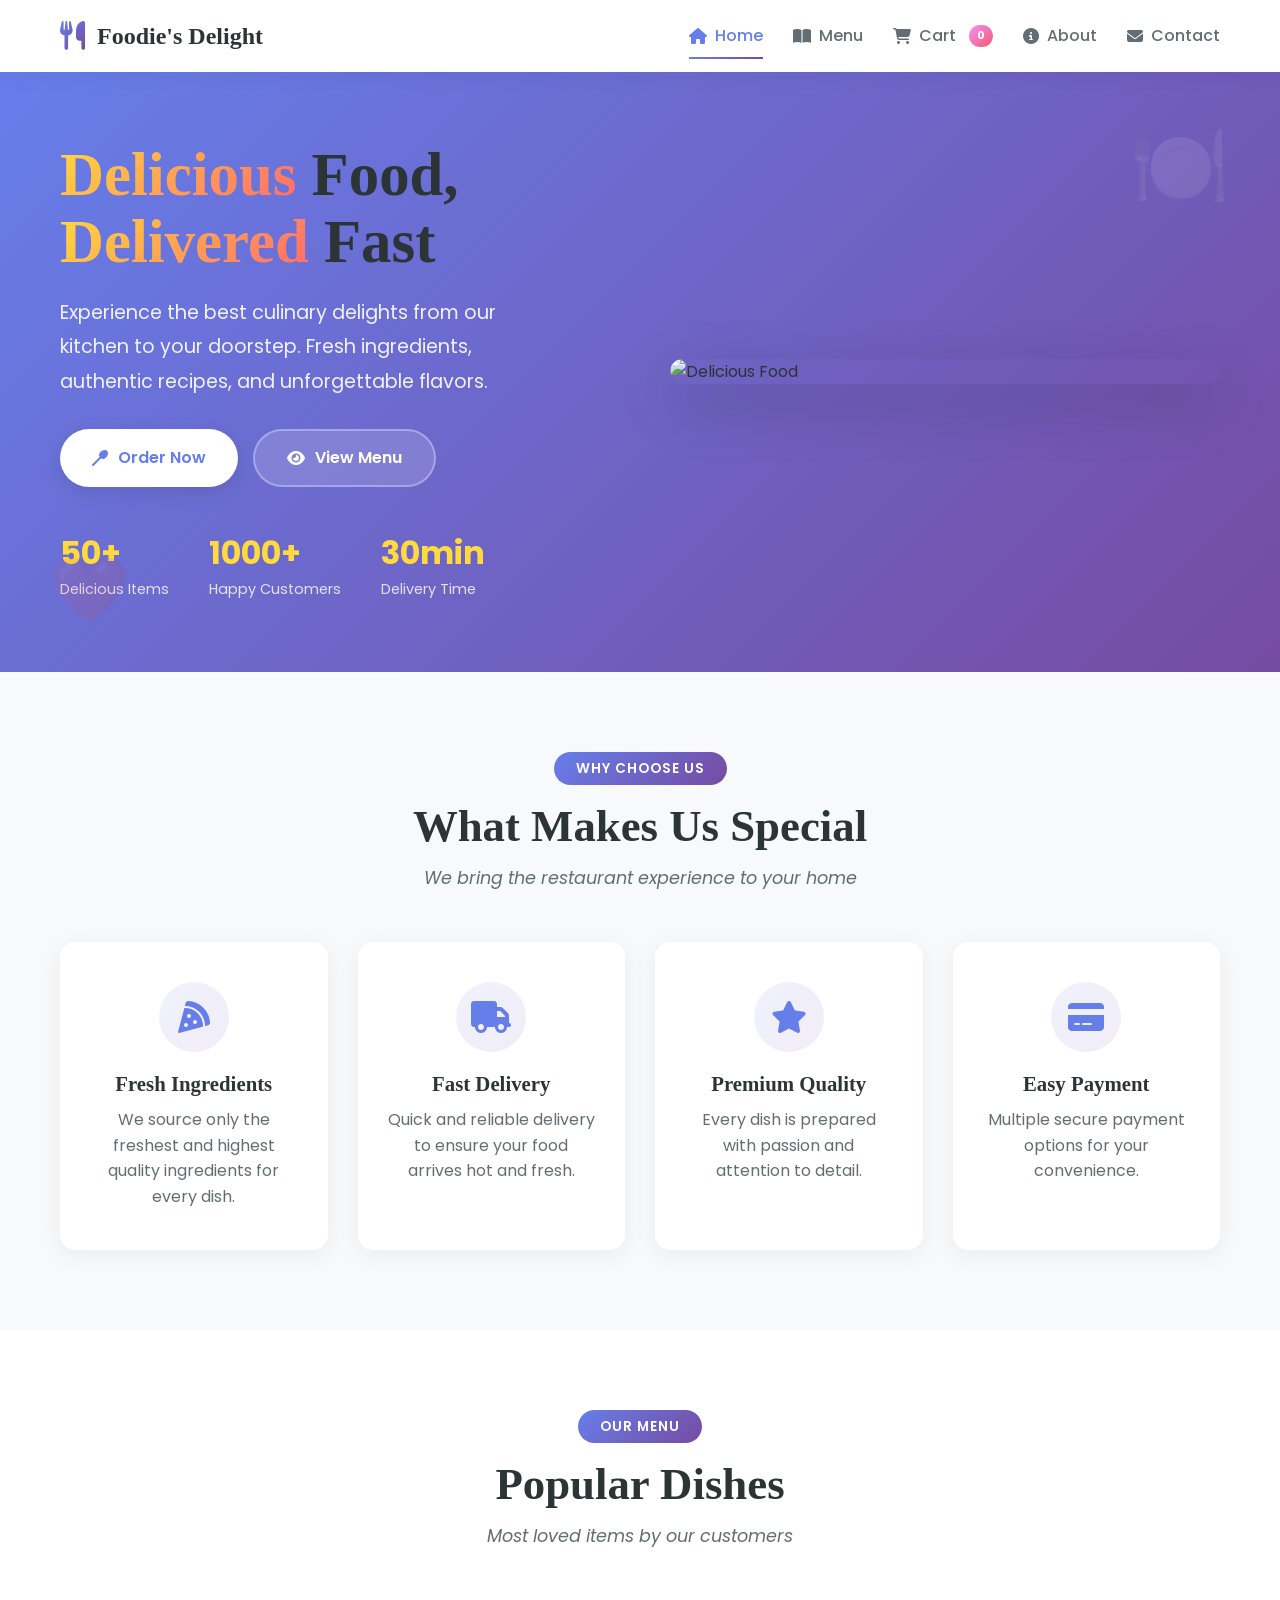
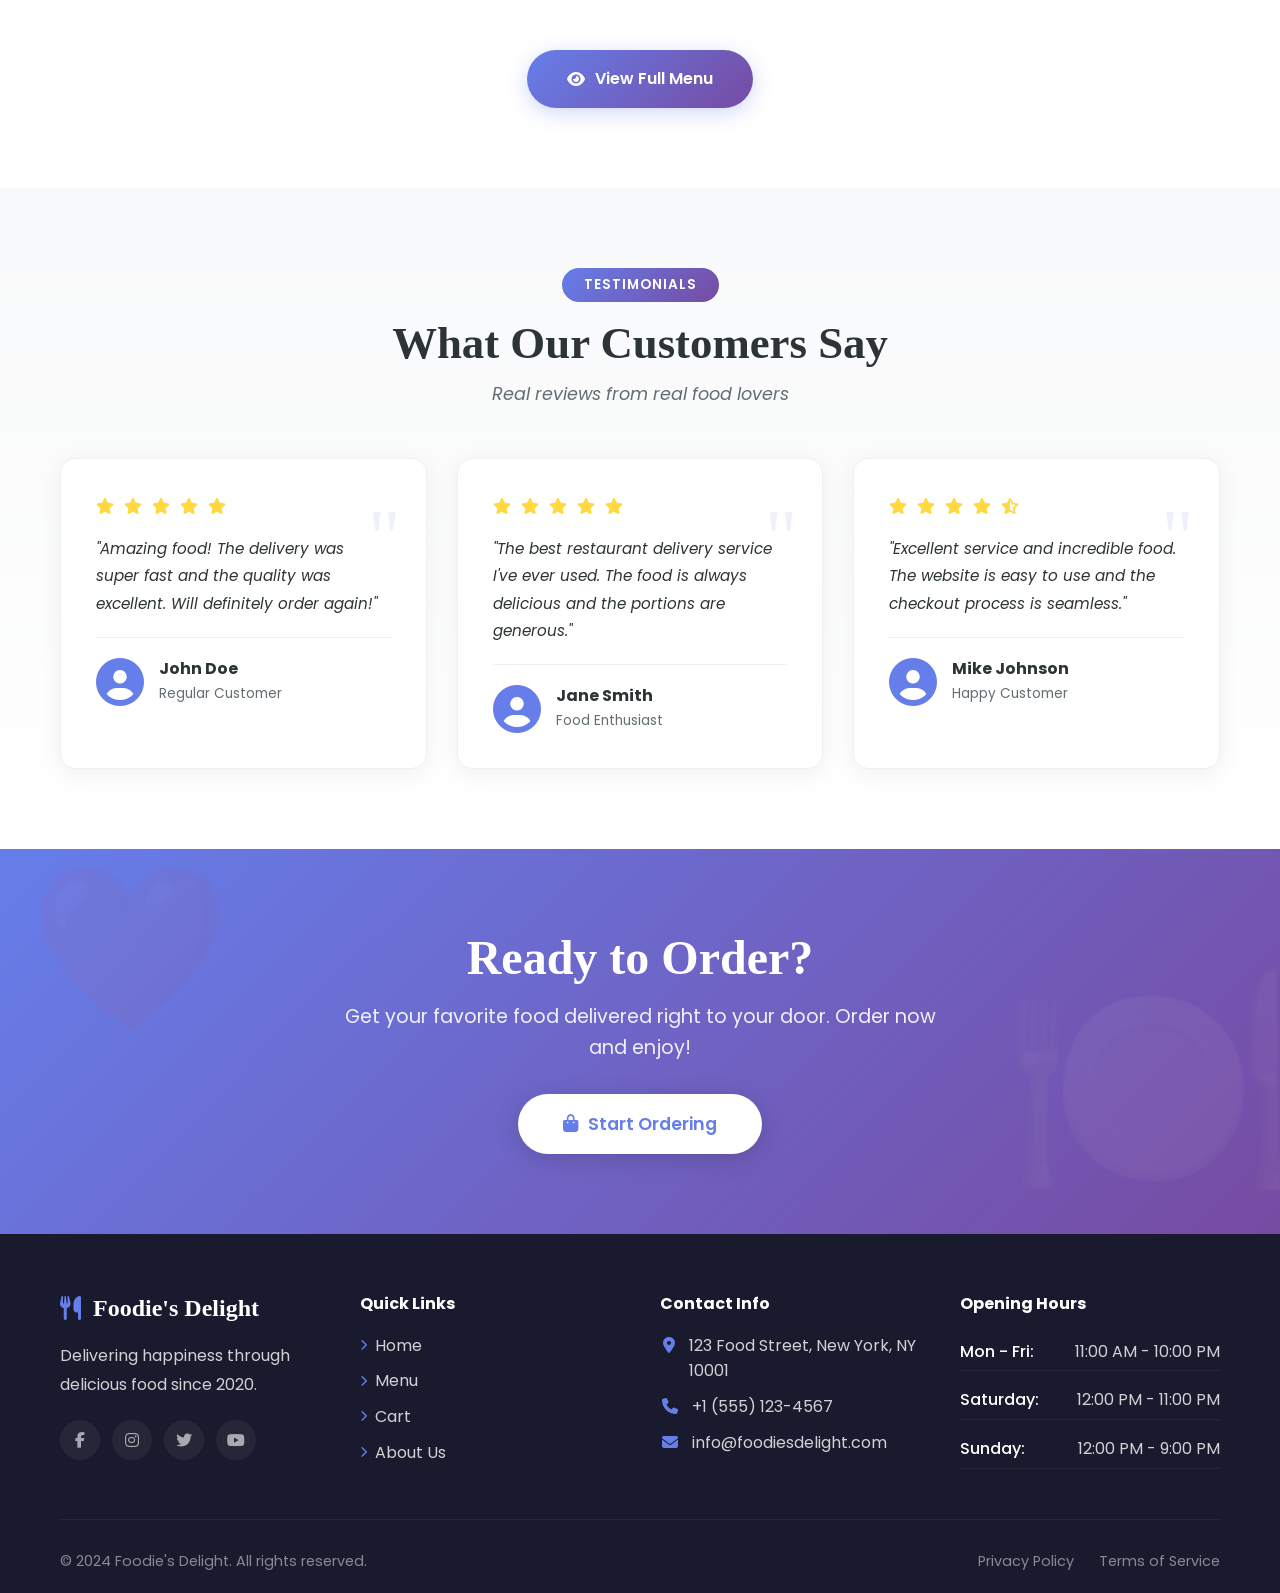
==== index.html @ 17a8b9c3 "first commit" ====
<!DOCTYPE html>
<html lang="en">

<head>
    <meta charset="UTF-8">
    <meta name="viewport" content="width=device-width, initial-scale=1.0">
    <meta name="description" content="Delicious food delivered to your doorstep - Order your favorite meals online">
    <title>Foodie's Delight - Restaurant Food Order</title>

    <!-- Font Awesome Icons -->
    <link rel="stylesheet" href="https://cdnjs.cloudflare.com/ajax/libs/font-awesome/6.5.0/css/all.min.css">

    <!-- Google Fonts -->
    <link href="https://fonts.googleapis.com/css2?family=Poppins:wght@300;400;500;600;700&display=swap"
        rel="stylesheet">

    <!-- Custom CSS -->
    <link rel="stylesheet" href="css/style.css">
</head>

<body>
    <!-- Header / Navigation -->
    <header>
        <nav class="navbar">
            <div class="nav-container">
                <div class="nav-logo">
                    <a href="index.html">
                        <i class="fas fa-utensils"></i>
                        <span>Foodie's Delight</span>
                    </a>
                </div>

                <ul class="nav-menu">
                    <li class="nav-item">
                        <a href="index.html" class="nav-link active">
                            <i class="fas fa-home"></i> Home
                        </a>
                    </li>
                    <li class="nav-item">
                        <a href="menu.html" class="nav-link">
                            <i class="fas fa-book-open"></i> Menu
                        </a>
                    </li>
                    <li class="nav-item">
                        <a href="cart.html" class="nav-link">
                            <i class="fas fa-shopping-cart"></i> Cart
                            <span class="cart-badge" id="cartCount">0</span>
                        </a>
                    </li>
                    <li class="nav-item">
                        <a href="about.html" class="nav-link">
                            <i class="fas fa-info-circle"></i> About
                        </a>
                    </li>
                    <li class="nav-item">
                        <a href="contact.html" class="nav-link">
                            <i class="fas fa-envelope"></i> Contact
                        </a>
                    </li>
                </ul>

                <div class="hamburger">
                    <span class="bar"></span>
                    <span class="bar"></span>
                    <span class="bar"></span>
                </div>
            </div>
        </nav>
    </header>

    <!-- Hero Section -->
    <section class="hero">
        <div class="hero-overlay">
            <div class="hero-container">
                <div class="hero-content">
                    <h1 class="hero-title">
                        <span class="highlight">Delicious</span> Food,
                        <span class="highlight">Delivered</span> Fast
                    </h1>
                    <p class="hero-subtitle">
                        Experience the best culinary delights from our kitchen to your doorstep.
                        Fresh ingredients, authentic recipes, and unforgettable flavors.
                    </p>
                    <div class="hero-buttons">
                        <a href="menu.html" class="btn btn-primary">
                            <i class="fas fa-utensil-spoon"></i> Order Now
                        </a>
                        <a href="menu.html" class="btn btn-secondary">
                            <i class="fas fa-eye"></i> View Menu
                        </a>
                    </div>
                    <div class="hero-stats">
                        <div class="stat-item">
                            <span class="stat-number">50+</span>
                            <span class="stat-label">Delicious Items</span>
                        </div>
                        <div class="stat-item">
                            <span class="stat-number">1000+</span>
                            <span class="stat-label">Happy Customers</span>
                        </div>
                        <div class="stat-item">
                            <span class="stat-number">30min</span>
                            <span class="stat-label">Delivery Time</span>
                        </div>
                    </div>
                </div>
                <div class="hero-image">
                    <img src="assets/images/hero-bg.jpg" alt="Delicious Food" loading="lazy">
                </div>
            </div>
        </div>
    </section>

    <!-- Features Section -->
    <section class="features">
        <div class="container">
            <div class="section-header">
                <span class="section-badge">Why Choose Us</span>
                <h2>What Makes Us Special</h2>
                <p>We bring the restaurant experience to your home</p>
            </div>
            <div class="features-grid">
                <div class="feature-card">
                    <div class="feature-icon">
                        <i class="fas fa-pizza-slice"></i>
                    </div>
                    <h3>Fresh Ingredients</h3>
                    <p>We source only the freshest and highest quality ingredients for every dish.</p>
                </div>
                <div class="feature-card">
                    <div class="feature-icon">
                        <i class="fas fa-truck"></i>
                    </div>
                    <h3>Fast Delivery</h3>
                    <p>Quick and reliable delivery to ensure your food arrives hot and fresh.</p>
                </div>
                <div class="feature-card">
                    <div class="feature-icon">
                        <i class="fas fa-star"></i>
                    </div>
                    <h3>Premium Quality</h3>
                    <p>Every dish is prepared with passion and attention to detail.</p>
                </div>
                <div class="feature-card">
                    <div class="feature-icon">
                        <i class="fas fa-credit-card"></i>
                    </div>
                    <h3>Easy Payment</h3>
                    <p>Multiple secure payment options for your convenience.</p>
                </div>
            </div>
        </div>
    </section>

    <!-- Popular Menu Items -->
    <section class="popular-items">
        <div class="container">
            <div class="section-header">
                <span class="section-badge">Our Menu</span>
                <h2>Popular Dishes</h2>
                <p>Most loved items by our customers</p>
            </div>
            <div class="menu-grid" id="popularMenu">
                <!-- Items will be loaded by JavaScript -->
            </div>
            <div class="view-all-container">
                <a href="menu.html" class="btn btn-primary">
                    <i class="fas fa-eye"></i> View Full Menu
                </a>
            </div>
        </div>
    </section>

    <!-- Testimonials -->
    <section class="testimonials">
        <div class="container">
            <div class="section-header">
                <span class="section-badge">Testimonials</span>
                <h2>What Our Customers Say</h2>
                <p>Real reviews from real food lovers</p>
            </div>
            <div class="testimonials-grid">
                <div class="testimonial-card">
                    <div class="testimonial-stars">
                        <i class="fas fa-star"></i>
                        <i class="fas fa-star"></i>
                        <i class="fas fa-star"></i>
                        <i class="fas fa-star"></i>
                        <i class="fas fa-star"></i>
                    </div>
                    <p class="testimonial-text">
                        "Amazing food! The delivery was super fast and the quality was excellent.
                        Will definitely order again!"
                    </p>
                    <div class="testimonial-author">
                        <i class="fas fa-user-circle"></i>
                        <div>
                            <h4>John Doe</h4>
                            <span>Regular Customer</span>
                        </div>
                    </div>
                </div>
                <div class="testimonial-card">
                    <div class="testimonial-stars">
                        <i class="fas fa-star"></i>
                        <i class="fas fa-star"></i>
                        <i class="fas fa-star"></i>
                        <i class="fas fa-star"></i>
                        <i class="fas fa-star"></i>
                    </div>
                    <p class="testimonial-text">
                        "The best restaurant delivery service I've ever used. The food is always
                        delicious and the portions are generous."
                    </p>
                    <div class="testimonial-author">
                        <i class="fas fa-user-circle"></i>
                        <div>
                            <h4>Jane Smith</h4>
                            <span>Food Enthusiast</span>
                        </div>
                    </div>
                </div>
                <div class="testimonial-card">
                    <div class="testimonial-stars">
                        <i class="fas fa-star"></i>
                        <i class="fas fa-star"></i>
                        <i class="fas fa-star"></i>
                        <i class="fas fa-star"></i>
                        <i class="fas fa-star-half-alt"></i>
                    </div>
                    <p class="testimonial-text">
                        "Excellent service and incredible food. The website is easy to use and
                        the checkout process is seamless."
                    </p>
                    <div class="testimonial-author">
                        <i class="fas fa-user-circle"></i>
                        <div>
                            <h4>Mike Johnson</h4>
                            <span>Happy Customer</span>
                        </div>
                    </div>
                </div>
            </div>
        </div>
    </section>

    <!-- Call to Action -->
    <section class="cta-section">
        <div class="container">
            <div class="cta-content">
                <h2>Ready to Order?</h2>
                <p>Get your favorite food delivered right to your door. Order now and enjoy!</p>
                <a href="menu.html" class="btn btn-primary">
                    <i class="fas fa-shopping-bag"></i> Start Ordering
                </a>
            </div>
        </div>
    </section>

    <!-- Footer -->
    <footer class="footer">
        <div class="container">
            <div class="footer-grid">
                <div class="footer-column">
                    <h3 class="footer-logo">
                        <i class="fas fa-utensils"></i>
                        Foodie's Delight
                    </h3>
                    <p>Delivering happiness through delicious food since 2020.</p>
                    <div class="social-links">
                        <a href="#" aria-label="Facebook"><i class="fab fa-facebook-f"></i></a>
                        <a href="#" aria-label="Instagram"><i class="fab fa-instagram"></i></a>
                        <a href="#" aria-label="Twitter"><i class="fab fa-twitter"></i></a>
                        <a href="#" aria-label="YouTube"><i class="fab fa-youtube"></i></a>
                    </div>
                </div>
                <div class="footer-column">
                    <h4>Quick Links</h4>
                    <ul>
                        <li><a href="index.html"><i class="fas fa-chevron-right"></i> Home</a></li>
                        <li><a href="menu.html"><i class="fas fa-chevron-right"></i> Menu</a></li>
                        <li><a href="cart.html"><i class="fas fa-chevron-right"></i> Cart</a></li>
                        <li><a href="about.html"><i class="fas fa-chevron-right"></i> About Us</a></li>
                    </ul>
                </div>
                <div class="footer-column">
                    <h4>Contact Info</h4>
                    <ul class="contact-info">
                        <li>
                            <i class="fas fa-map-marker-alt"></i>
                            123 Food Street, New York, NY 10001
                        </li>
                        <li>
                            <i class="fas fa-phone"></i>
                            +1 (555) 123-4567
                        </li>
                        <li>
                            <i class="fas fa-envelope"></i>
                            info@foodiesdelight.com
                        </li>
                    </ul>
                </div>
                <div class="footer-column">
                    <h4>Opening Hours</h4>
                    <ul class="hours">
                        <li><span>Mon - Fri:</span> 11:00 AM - 10:00 PM</li>
                        <li><span>Saturday:</span> 12:00 PM - 11:00 PM</li>
                        <li><span>Sunday:</span> 12:00 PM - 9:00 PM</li>
                    </ul>
                </div>
            </div>
            <div class="footer-bottom">
                <p>&copy; 2024 Foodie's Delight. All rights reserved.</p>
                <div class="footer-bottom-links">
                    <a href="#">Privacy Policy</a>
                    <a href="#">Terms of Service</a>
                </div>
            </div>
        </div>
    </footer>

    <!-- JavaScript -->
    <script src="js/utils.js"></script>
    <script src="js/main.js"></script>
</body>

</html>
---- css/style.css ----
/* ============================================
   MAIN STYLESHEET - Foodie's Delight
   A warm, welcoming experience for every visitor
   ============================================ */

/* ============================================
   RESET & BASE STYLES
   ============================================ */

* {
    margin: 0;
    padding: 0;
    box-sizing: border-box;
}

html {
    scroll-behavior: smooth;
    -webkit-tap-highlight-color: transparent;
}

body {
    font-family: 'Poppins', sans-serif;
    line-height: 1.6;
    color: #2d3436;
    background-color: #ffffff;
    overflow-x: hidden;
}

/* ============================================
   TYPOGRAPHY - Words that feel like home
   ============================================ */

h1,
h2,
h3,
h4,
h5,
h6 {
    font-weight: 700;
    line-height: 1.2;
    color: #2d3436;
}

a {
    text-decoration: none;
    color: inherit;
    transition: all 0.3s ease;
}

img {
    max-width: 100%;
    height: auto;
    display: block;
}

ul {
    list-style: none;
}

/* ============================================
   CONTAINER - Your cozy space
   ============================================ */

.container {
    max-width: 1200px;
    margin: 0 auto;
    padding: 0 20px;
}

/* ============================================
   BUTTONS - Click with confidence
   ============================================ */

.btn {
    display: inline-flex;
    align-items: center;
    gap: 10px;
    padding: 14px 32px;
    border-radius: 50px;
    font-weight: 600;
    font-size: 1rem;
    transition: all 0.3s cubic-bezier(0.175, 0.885, 0.32, 1.275);
    cursor: pointer;
    border: none;
    font-family: 'Poppins', sans-serif;
    position: relative;
    overflow: hidden;
    text-decoration: none;
}

.btn-primary {
    background: linear-gradient(135deg, #667eea 0%, #764ba2 100%);
    color: white;
    box-shadow: 0 5px 20px rgba(102, 126, 234, 0.3);
}

.btn-primary:hover {
    transform: translateY(-3px);
    box-shadow: 0 10px 30px rgba(102, 126, 234, 0.4);
}

.btn-primary:active {
    transform: translateY(0);
}

.btn-secondary {
    background: white;
    color: #667eea;
    border: 2px solid #667eea;
}

.btn-secondary:hover {
    background: #667eea;
    color: white;
    transform: translateY(-3px);
    box-shadow: 0 10px 30px rgba(102, 126, 234, 0.2);
}

/* Button ripple effect */
.btn::after {
    content: '';
    position: absolute;
    top: 50%;
    left: 50%;
    width: 0;
    height: 0;
    background: rgba(255, 255, 255, 0.2);
    border-radius: 50%;
    transform: translate(-50%, -50%);
    transition: width 0.6s ease, height 0.6s ease;
}

.btn:active::after {
    width: 300px;
    height: 300px;
}

/* ============================================
   SECTION HEADERS - Storytelling moments
   ============================================ */

.section-header {
    text-align: center;
    margin-bottom: 50px;
    padding: 0 20px;
}

.section-badge {
    display: inline-block;
    background: linear-gradient(135deg, #667eea 0%, #764ba2 100%);
    color: white;
    padding: 6px 22px;
    border-radius: 50px;
    font-size: 0.85rem;
    font-weight: 600;
    margin-bottom: 15px;
    letter-spacing: 1px;
    text-transform: uppercase;
}

.section-header h2 {
    font-size: 2.8rem;
    margin-bottom: 10px;
    color: #2d3436;
    font-family: 'Playfair Display', serif;
}

.section-header h2 .highlight {
    background: linear-gradient(135deg, #667eea 0%, #764ba2 100%);
    -webkit-background-clip: text;
    -webkit-text-fill-color: transparent;
    background-clip: text;
}

.section-header p {
    font-size: 1.1rem;
    color: #636e72;
    max-width: 600px;
    margin: 0 auto;
    font-style: italic;
}

/* ============================================
   NAVIGATION - Your friendly guide
   ============================================ */

.navbar {
    background: white;
    padding: 15px 0;
    box-shadow: 0 2px 20px rgba(0, 0, 0, 0.06);
    position: sticky;
    top: 0;
    z-index: 1000;
    transition: all 0.3s ease;
}

.navbar.scrolled {
    box-shadow: 0 5px 30px rgba(0, 0, 0, 0.1);
    padding: 10px 0;
}

.nav-container {
    max-width: 1200px;
    margin: 0 auto;
    padding: 0 20px;
    display: flex;
    justify-content: space-between;
    align-items: center;
}

.nav-logo a {
    display: flex;
    align-items: center;
    gap: 12px;
    font-size: 1.5rem;
    font-weight: 700;
    color: #2d3436;
    transition: all 0.3s ease;
}

.nav-logo a:hover {
    transform: scale(1.02);
}

.nav-logo i {
    font-size: 1.8rem;
    background: linear-gradient(135deg, #667eea 0%, #764ba2 100%);
    -webkit-background-clip: text;
    -webkit-text-fill-color: transparent;
    background-clip: text;
}

.nav-logo span {
    font-family: 'Playfair Display', serif;
}

.nav-menu {
    display: flex;
    align-items: center;
    gap: 30px;
}

.nav-item {
    position: relative;
}

.nav-link {
    display: flex;
    align-items: center;
    gap: 8px;
    font-weight: 500;
    color: #636e72;
    padding: 8px 0;
    transition: all 0.3s ease;
    position: relative;
}

.nav-link::after {
    content: '';
    position: absolute;
    bottom: -2px;
    left: 0;
    width: 0;
    height: 2px;
    background: linear-gradient(135deg, #667eea 0%, #764ba2 100%);
    transition: width 0.3s ease;
}

.nav-link:hover {
    color: #2d3436;
}

.nav-link:hover::after {
    width: 100%;
}

.nav-link.active {
    color: #667eea;
}

.nav-link.active::after {
    width: 100%;
}

.nav-link i {
    font-size: 1rem;
}

/* Cart Badge */
.cart-badge {
    background: linear-gradient(135deg, #f093fb 0%, #f5576c 100%);
    color: white;
    font-size: 0.7rem;
    font-weight: 700;
    padding: 2px 8px;
    border-radius: 50px;
    margin-left: 5px;
    animation: pulse 2s ease-in-out infinite;
}

/* Hamburger Menu */
.hamburger {
    display: none;
    flex-direction: column;
    gap: 6px;
    cursor: pointer;
    padding: 5px;
    z-index: 1001;
}

.bar {
    width: 28px;
    height: 3px;
    background: #2d3436;
    border-radius: 3px;
    transition: all 0.3s ease;
}

.hamburger.active .bar:nth-child(1) {
    transform: rotate(45deg) translate(6px, 6px);
}

.hamburger.active .bar:nth-child(2) {
    opacity: 0;
}

.hamburger.active .bar:nth-child(3) {
    transform: rotate(-45deg) translate(6px, -6px);
}

/* ============================================
   HERO SECTION - Your first warm welcome
   ============================================ */

.hero {
    position: relative;
    min-height: 600px;
    background: linear-gradient(135deg, #667eea 0%, #764ba2 100%);
    display: flex;
    align-items: center;
    overflow: hidden;
}

.hero-overlay {
    width: 100%;
    padding: 60px 0;
    position: relative;
    z-index: 2;
}

/* Decorative floating elements */
.hero-overlay::before {
    content: '🍽️';
    position: absolute;
    top: 20px;
    right: 50px;
    font-size: 5rem;
    opacity: 0.1;
    animation: float 6s ease-in-out infinite;
}

.hero-overlay::after {
    content: '❤️';
    position: absolute;
    bottom: 20px;
    left: 50px;
    font-size: 4rem;
    opacity: 0.1;
    animation: float 8s ease-in-out infinite reverse;
}

.hero-container {
    display: grid;
    grid-template-columns: 1fr 1fr;
    gap: 60px;
    align-items: center;
    max-width: 1200px;
    margin: 0 auto;
    padding: 0 20px;
}

.hero-content {
    color: white;
}

.hero-title {
    font-size: 3.8rem;
    font-weight: 700;
    line-height: 1.1;
    margin-bottom: 20px;
    font-family: 'Playfair Display', serif;
    animation: fadeInUp 0.8s ease;
}

.hero-title .highlight {
    background: linear-gradient(135deg, #ffd93d 0%, #ff6b6b 100%);
    -webkit-background-clip: text;
    -webkit-text-fill-color: transparent;
    background-clip: text;
}

.hero-subtitle {
    font-size: 1.2rem;
    opacity: 0.9;
    line-height: 1.8;
    margin-bottom: 30px;
    max-width: 500px;
    animation: fadeInUp 1s ease;
}

.hero-buttons {
    display: flex;
    gap: 15px;
    flex-wrap: wrap;
    animation: fadeInUp 1.2s ease;
}

.hero-buttons .btn-primary {
    background: white;
    color: #667eea;
    box-shadow: 0 5px 20px rgba(0, 0, 0, 0.1);
}

.hero-buttons .btn-primary:hover {
    transform: translateY(-3px);
    box-shadow: 0 10px 30px rgba(0, 0, 0, 0.2);
}

.hero-buttons .btn-secondary {
    background: rgba(255, 255, 255, 0.15);
    backdrop-filter: blur(10px);
    border: 2px solid rgba(255, 255, 255, 0.3);
    color: white;
}

.hero-buttons .btn-secondary:hover {
    background: white;
    color: #667eea;
    border-color: white;
}

.hero-stats {
    display: flex;
    gap: 40px;
    margin-top: 40px;
    animation: fadeInUp 1.4s ease;
}

.stat-item {
    display: flex;
    flex-direction: column;
}

.stat-number {
    font-size: 2rem;
    font-weight: 700;
    color: #ffd93d;
}

.stat-label {
    font-size: 0.9rem;
    opacity: 0.8;
}

.hero-image {
    animation: fadeInRight 1s ease;
}

.hero-image img {
    width: 100%;
    border-radius: 20px;
    box-shadow: 0 20px 60px rgba(0, 0, 0, 0.2);
    transition: transform 0.6s ease;
}

.hero-image img:hover {
    transform: scale(1.02);
}

/* ============================================
   FEATURES SECTION - Why we're special
   ============================================ */

.features {
    padding: 80px 0;
    background: #f8f9fa;
}

.features-grid {
    display: grid;
    grid-template-columns: repeat(auto-fit, minmax(250px, 1fr));
    gap: 30px;
}

.feature-card {
    background: white;
    padding: 40px 30px;
    border-radius: 15px;
    text-align: center;
    box-shadow: 0 5px 25px rgba(0, 0, 0, 0.06);
    transition: all 0.4s ease;
    position: relative;
    overflow: hidden;
}

.feature-card::before {
    content: '';
    position: absolute;
    top: 0;
    left: 0;
    right: 0;
    height: 4px;
    background: linear-gradient(135deg, #667eea 0%, #764ba2 100%);
    transform: scaleX(0);
    transition: transform 0.3s ease;
}

.feature-card:hover {
    transform: translateY(-10px);
    box-shadow: 0 15px 40px rgba(0, 0, 0, 0.1);
}

.feature-card:hover::before {
    transform: scaleX(1);
}

.feature-icon {
    width: 70px;
    height: 70px;
    margin: 0 auto 20px;
    background: linear-gradient(135deg, rgba(102, 126, 234, 0.1) 0%, rgba(118, 75, 162, 0.1) 100%);
    border-radius: 50%;
    display: flex;
    align-items: center;
    justify-content: center;
    font-size: 2rem;
    color: #667eea;
    transition: all 0.3s ease;
}

.feature-card:hover .feature-icon {
    background: linear-gradient(135deg, #667eea 0%, #764ba2 100%);
    color: white;
    transform: rotateY(360deg);
}

.feature-card h3 {
    font-size: 1.3rem;
    margin-bottom: 10px;
    color: #2d3436;
    font-family: 'Playfair Display', serif;
}

.feature-card p {
    color: #636e72;
    line-height: 1.6;
}

/* ============================================
   POPULAR ITEMS - Our customer favorites
   ============================================ */

.popular-items {
    padding: 80px 0;
    background: white;
}

.popular-items .menu-grid {
    display: grid;
    grid-template-columns: repeat(auto-fit, minmax(280px, 1fr));
    gap: 30px;
    margin-top: 40px;
}

.popular-items .menu-item-card {
    background: white;
    border-radius: 15px;
    overflow: hidden;
    box-shadow: 0 5px 25px rgba(0, 0, 0, 0.06);
    transition: all 0.4s ease;
    border: 1px solid #f0f0f0;
}

.popular-items .menu-item-card:hover {
    transform: translateY(-8px);
    box-shadow: 0 15px 40px rgba(0, 0, 0, 0.1);
}

.popular-items .menu-item-image {
    height: 200px;
    background: #f0f0f0;
    overflow: hidden;
}

.popular-items .menu-item-image img {
    width: 100%;
    height: 100%;
    object-fit: cover;
    transition: transform 0.5s ease;
}

.popular-items .menu-item-card:hover .menu-item-image img {
    transform: scale(1.05);
}

.popular-items .menu-item-content {
    padding: 20px 25px 25px;
}

.popular-items .menu-item-content h3 {
    font-size: 1.2rem;
    margin-bottom: 8px;
    font-family: 'Playfair Display', serif;
}

.popular-items .menu-item-content p {
    color: #636e72;
    font-size: 0.9rem;
    line-height: 1.6;
    margin-bottom: 15px;
}

.popular-items .menu-item-footer {
    display: flex;
    justify-content: space-between;
    align-items: center;
    padding-top: 15px;
    border-top: 1px solid #f0f0f0;
}

.popular-items .menu-item-price {
    font-size: 1.3rem;
    font-weight: 700;
    color: #667eea;
}

.popular-items .add-to-cart-btn {
    padding: 8px 18px;
    background: linear-gradient(135deg, #667eea 0%, #764ba2 100%);
    color: white;
    border: none;
    border-radius: 50px;
    cursor: pointer;
    font-weight: 600;
    font-size: 0.85rem;
    transition: all 0.3s ease;
    font-family: 'Poppins', sans-serif;
    display: flex;
    align-items: center;
    gap: 6px;
}

.popular-items .add-to-cart-btn:hover {
    transform: scale(1.05);
    box-shadow: 0 5px 15px rgba(102, 126, 234, 0.3);
}

.view-all-container {
    text-align: center;
    margin-top: 50px;
}

.view-all-container .btn {
    padding: 16px 40px;
}

/* ============================================
   TESTIMONIALS - Stories from our community
   ============================================ */

.testimonials {
    padding: 80px 0;
    background: linear-gradient(180deg, #f8f9fa 0%, #ffffff 100%);
}

.testimonials-grid {
    display: grid;
    grid-template-columns: repeat(auto-fit, minmax(300px, 1fr));
    gap: 30px;
    margin-top: 40px;
}

.testimonial-card {
    background: white;
    padding: 35px;
    border-radius: 15px;
    box-shadow: 0 5px 25px rgba(0, 0, 0, 0.06);
    transition: all 0.4s ease;
    border: 1px solid #f0f0f0;
    position: relative;
}

.testimonial-card::before {
    content: '"';
    position: absolute;
    top: 15px;
    right: 25px;
    font-size: 5rem;
    color: #667eea;
    opacity: 0.1;
    font-family: 'Georgia', serif;
}

.testimonial-card:hover {
    transform: translateY(-5px);
    box-shadow: 0 10px 35px rgba(0, 0, 0, 0.08);
}

.testimonial-stars {
    color: #ffd93d;
    font-size: 1rem;
    margin-bottom: 15px;
    letter-spacing: 3px;
}

.testimonial-text {
    font-style: italic;
    color: #2d3436;
    line-height: 1.8;
    margin-bottom: 20px;
    font-size: 0.95rem;
}

.testimonial-author {
    display: flex;
    align-items: center;
    gap: 15px;
    padding-top: 20px;
    border-top: 1px solid #f0f0f0;
}

.testimonial-author i {
    font-size: 3rem;
    color: #667eea;
}

.testimonial-author h4 {
    font-size: 1rem;
    margin-bottom: 2px;
    color: #2d3436;
}

.testimonial-author span {
    font-size: 0.85rem;
    color: #636e72;
}

/* ============================================
   CTA SECTION - Join our food family
   ============================================ */

.cta-section {
    padding: 80px 0;
    background: linear-gradient(135deg, #667eea 0%, #764ba2 100%);
    position: relative;
    overflow: hidden;
}

.cta-section::before {
    content: '🍽️';
    position: absolute;
    bottom: -40px;
    right: -20px;
    font-size: 15rem;
    opacity: 0.05;
}

.cta-section::after {
    content: '❤️';
    position: absolute;
    top: -30px;
    left: 30px;
    font-size: 10rem;
    opacity: 0.05;
}

.cta-content {
    text-align: center;
    color: white;
    position: relative;
    z-index: 2;
}

.cta-content h2 {
    font-size: 3rem;
    margin-bottom: 15px;
    color: white;
    font-family: 'Playfair Display', serif;
}

.cta-content p {
    font-size: 1.2rem;
    opacity: 0.9;
    margin-bottom: 30px;
    max-width: 600px;
    margin-left: auto;
    margin-right: auto;
}

.cta-content .btn-primary {
    background: white;
    color: #667eea;
    padding: 16px 45px;
    font-size: 1.1rem;
    box-shadow: 0 5px 25px rgba(0, 0, 0, 0.15);
}

.cta-content .btn-primary:hover {
    transform: translateY(-3px);
    box-shadow: 0 10px 35px rgba(0, 0, 0, 0.2);
}

/* ============================================
   FOOTER - Our humble home
   ============================================ */

.footer {
    background: #1a1a2e;
    color: rgba(255, 255, 255, 0.8);
    padding: 60px 0 20px;
}

.footer-grid {
    display: grid;
    grid-template-columns: repeat(auto-fit, minmax(220px, 1fr));
    gap: 40px;
    margin-bottom: 40px;
}

.footer-column h3,
.footer-column h4 {
    color: white;
    margin-bottom: 20px;
}

.footer-logo {
    display: flex;
    align-items: center;
    gap: 12px;
    font-size: 1.5rem;
    font-family: 'Playfair Display', serif;
}

.footer-logo i {
    color: #667eea;
}

.footer-column p {
    line-height: 1.8;
    margin-bottom: 20px;
}

.footer-column ul li {
    margin-bottom: 10px;
}

.footer-column ul li a {
    display: flex;
    align-items: center;
    gap: 8px;
    transition: all 0.3s ease;
}

.footer-column ul li a:hover {
    color: #667eea;
    transform: translateX(5px);
}

.footer-column ul li a i {
    font-size: 0.7rem;
    color: #667eea;
}

.contact-info li {
    display: flex;
    align-items: flex-start;
    gap: 12px;
    margin-bottom: 12px;
}

.contact-info li i {
    color: #667eea;
    margin-top: 4px;
    width: 20px;
    text-align: center;
}

.hours li {
    display: flex;
    justify-content: space-between;
    padding: 6px 0;
    border-bottom: 1px solid rgba(255, 255, 255, 0.05);
}

.hours li span {
    color: white;
    font-weight: 500;
}

.social-links {
    display: flex;
    gap: 12px;
    margin-top: 15px;
}

.social-links a {
    width: 40px;
    height: 40px;
    background: rgba(255, 255, 255, 0.05);
    border-radius: 50%;
    display: flex;
    align-items: center;
    justify-content: center;
    transition: all 0.3s ease;
    color: rgba(255, 255, 255, 0.6);
}

.social-links a:hover {
    background: linear-gradient(135deg, #667eea 0%, #764ba2 100%);
    color: white;
    transform: translateY(-3px);
}

.footer-bottom {
    padding-top: 30px;
    border-top: 1px solid rgba(255, 255, 255, 0.05);
    display: flex;
    justify-content: space-between;
    align-items: center;
    flex-wrap: wrap;
    gap: 15px;
}

.footer-bottom p {
    font-size: 0.9rem;
    opacity: 0.6;
}

.footer-bottom-links {
    display: flex;
    gap: 25px;
}

.footer-bottom-links a {
    font-size: 0.9rem;
    opacity: 0.6;
    transition: all 0.3s ease;
}

.footer-bottom-links a:hover {
    opacity: 1;
    color: #667eea;
}

/* ============================================
   RESPONSIVE DESIGN - For every device
   ============================================ */

/* Tablets and small laptops */
@media (max-width: 1024px) {
    .hero-container {
        grid-template-columns: 1fr;
        text-align: center;
        gap: 40px;
    }

    .hero-subtitle {
        margin-left: auto;
        margin-right: auto;
    }

    .hero-buttons {
        justify-content: center;
    }

    .hero-stats {
        justify-content: center;
    }

    .hero-image {
        max-width: 500px;
        margin: 0 auto;
    }

    .hero-title {
        font-size: 3rem;
    }
}

/* Mobile devices */
@media (max-width: 768px) {

    /* Navigation */
    .nav-menu {
        position: fixed;
        top: 0;
        right: -100%;
        width: 80%;
        max-width: 350px;
        height: 100vh;
        background: white;
        flex-direction: column;
        padding: 80px 30px 30px;
        transition: right 0.4s ease;
        box-shadow: -5px 0 30px rgba(0, 0, 0, 0.1);
        gap: 20px;
        overflow-y: auto;
    }

    .nav-menu.active {
        right: 0;
    }

    .nav-link {
        font-size: 1.1rem;
        padding: 12px 0;
    }

    .hamburger {
        display: flex;
    }

    /* Hero */
    .hero {
        min-height: 500px;
    }

    .hero-title {
        font-size: 2.5rem;
    }

    .hero-subtitle {
        font-size: 1rem;
    }

    .hero-stats {
        gap: 25px;
    }

    .stat-number {
        font-size: 1.5rem;
    }

    /* Sections */
    .section-header h2 {
        font-size: 2.2rem;
    }

    .features-grid {
        grid-template-columns: 1fr 1fr;
    }

    .popular-items .menu-grid {
        grid-template-columns: 1fr 1fr;
    }

    .testimonials-grid {
        grid-template-columns: 1fr;
    }

    .footer-grid {
        grid-template-columns: 1fr 1fr;
    }

    .footer-bottom {
        flex-direction: column;
        text-align: center;
    }

    .cta-content h2 {
        font-size: 2.2rem;
    }
}

/* Small mobile devices */
@media (max-width: 480px) {
    .hero-title {
        font-size: 2rem;
    }

    .hero-buttons {
        flex-direction: column;
        align-items: center;
        width: 100%;
    }

    .hero-buttons .btn {
        width: 100%;
        justify-content: center;
    }

    .hero-stats {
        flex-direction: column;
        gap: 15px;
        align-items: center;
    }

    .stat-item {
        align-items: center;
    }

    .features-grid {
        grid-template-columns: 1fr;
    }

    .popular-items .menu-grid {
        grid-template-columns: 1fr;
    }

    .section-header h2 {
        font-size: 1.8rem;
    }

    .footer-grid {
        grid-template-columns: 1fr;
    }

    .cta-content h2 {
        font-size: 1.8rem;
    }

    .cta-content .btn-primary {
        width: 100%;
        justify-content: center;
    }

    .testimonial-card {
        padding: 25px;
    }
}

/* Very small devices */
@media (max-width: 350px) {
    .hero-title {
        font-size: 1.6rem;
    }

    .nav-logo a {
        font-size: 1.2rem;
    }

    .nav-logo i {
        font-size: 1.4rem;
    }
}

/* ============================================
   ANIMATIONS - Adding life to the page
   ============================================ */

@keyframes fadeInUp {
    from {
        opacity: 0;
        transform: translateY(30px);
    }

    to {
        opacity: 1;
        transform: translateY(0);
    }
}

@keyframes fadeInRight {
    from {
        opacity: 0;
        transform: translateX(30px);
    }

    to {
        opacity: 1;
        transform: translateX(0);
    }
}

@keyframes float {

    0%,
    100% {
        transform: translateY(0px) rotate(0deg);
    }

    50% {
        transform: translateY(-20px) rotate(5deg);
    }
}

@keyframes pulse {

    0%,
    100% {
        transform: scale(1);
    }

    50% {
        transform: scale(1.1);
    }
}

/* ============================================
   SCROLLBAR STYLING - A little extra care
   ============================================ */

::-webkit-scrollbar {
    width: 10px;
}

::-webkit-scrollbar-track {
    background: #f0f0f0;
}

::-webkit-scrollbar-thumb {
    background: linear-gradient(135deg, #667eea 0%, #764ba2 100%);
    border-radius: 10px;
}

::-webkit-scrollbar-thumb:hover {
    background: linear-gradient(135deg, #764ba2 0%, #667eea 100%);
}

/* ============================================
   SELECTION STYLING - Make it personal
   ============================================ */

::selection {
    background: #667eea;
    color: white;
}

::-moz-selection {
    background: #667eea;
    color: white;
}

/* ============================================
   LOADING ANIMATION - For that first impression
   ============================================ */

.loading-spinner {
    display: inline-block;
    width: 20px;
    height: 20px;
    border: 3px solid rgba(102, 126, 234, 0.1);
    border-top: 3px solid #667eea;
    border-radius: 50%;
    animation: spin 0.8s ease-in-out infinite;
}

@keyframes spin {
    from {
        transform: rotate(0deg);
    }

    to {
        transform: rotate(360deg);
    }
}

/* ============================================
   UTILITY CLASSES - Extra helpful tools
   ============================================ */

.text-center {
    text-align: center;
}

.text-gradient {
    background: linear-gradient(135deg, #667eea 0%, #764ba2 100%);
    -webkit-background-clip: text;
    -webkit-text-fill-color: transparent;
    background-clip: text;
}

.mt-20 {
    margin-top: 20px;
}

.mb-20 {
    margin-bottom: 20px;
}

.mt-40 {
    margin-top: 40px;
}

.mb-40 {
    margin-bottom: 40px;
}

.hidden {
    display: none !important;
}

/* ============================================
   PRINT STYLES - For when you want it on paper
   ============================================ */

@media print {

    .navbar,
    .footer,
    .cta-section,
    .testimonials,
    .features {
        display: none !important;
    }

    body {
        background: white !important;
        color: black !important;
    }

    .hero {
        background: white !important;
        min-height: auto !important;
        padding: 40px 0 !important;
    }

    .hero-content {
        color: black !important;
    }

    .hero-title .highlight {
        -webkit-text-fill-color: #2d3436 !important;
        background: none !important;
    }
}
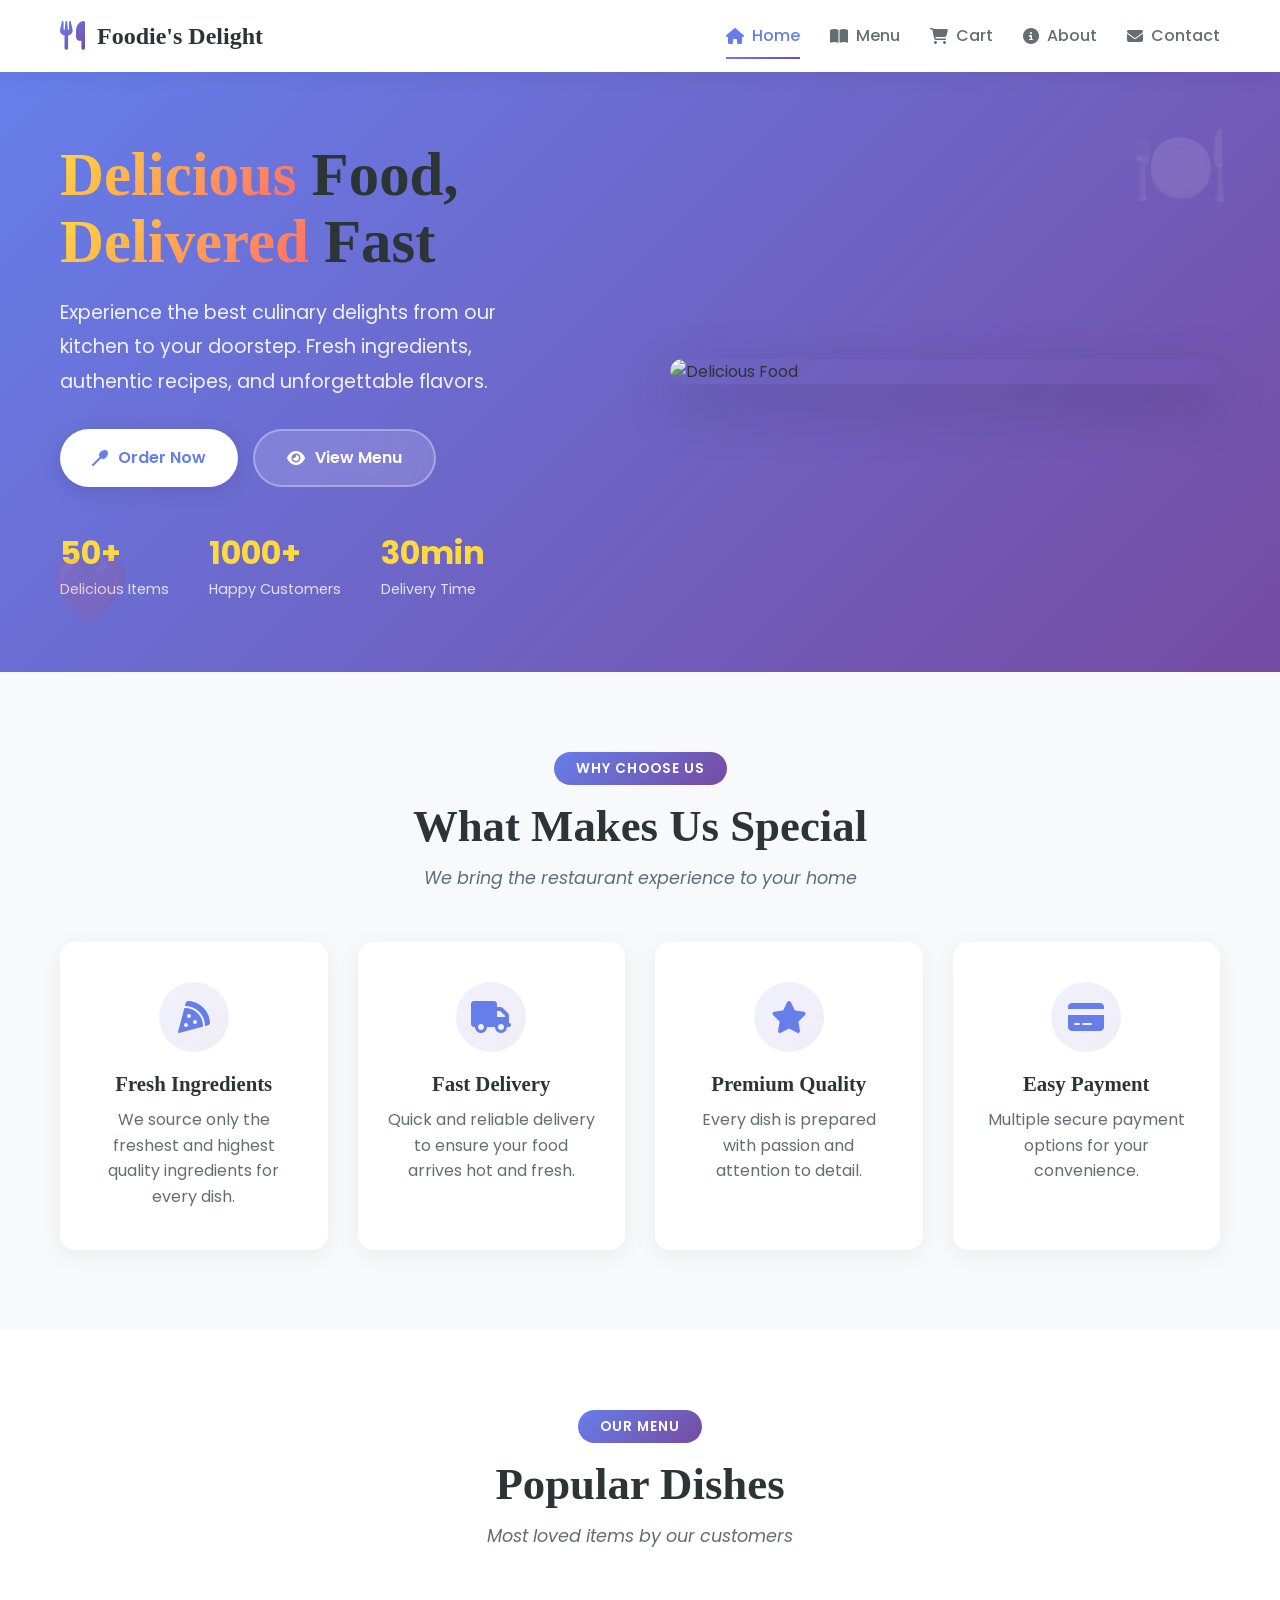
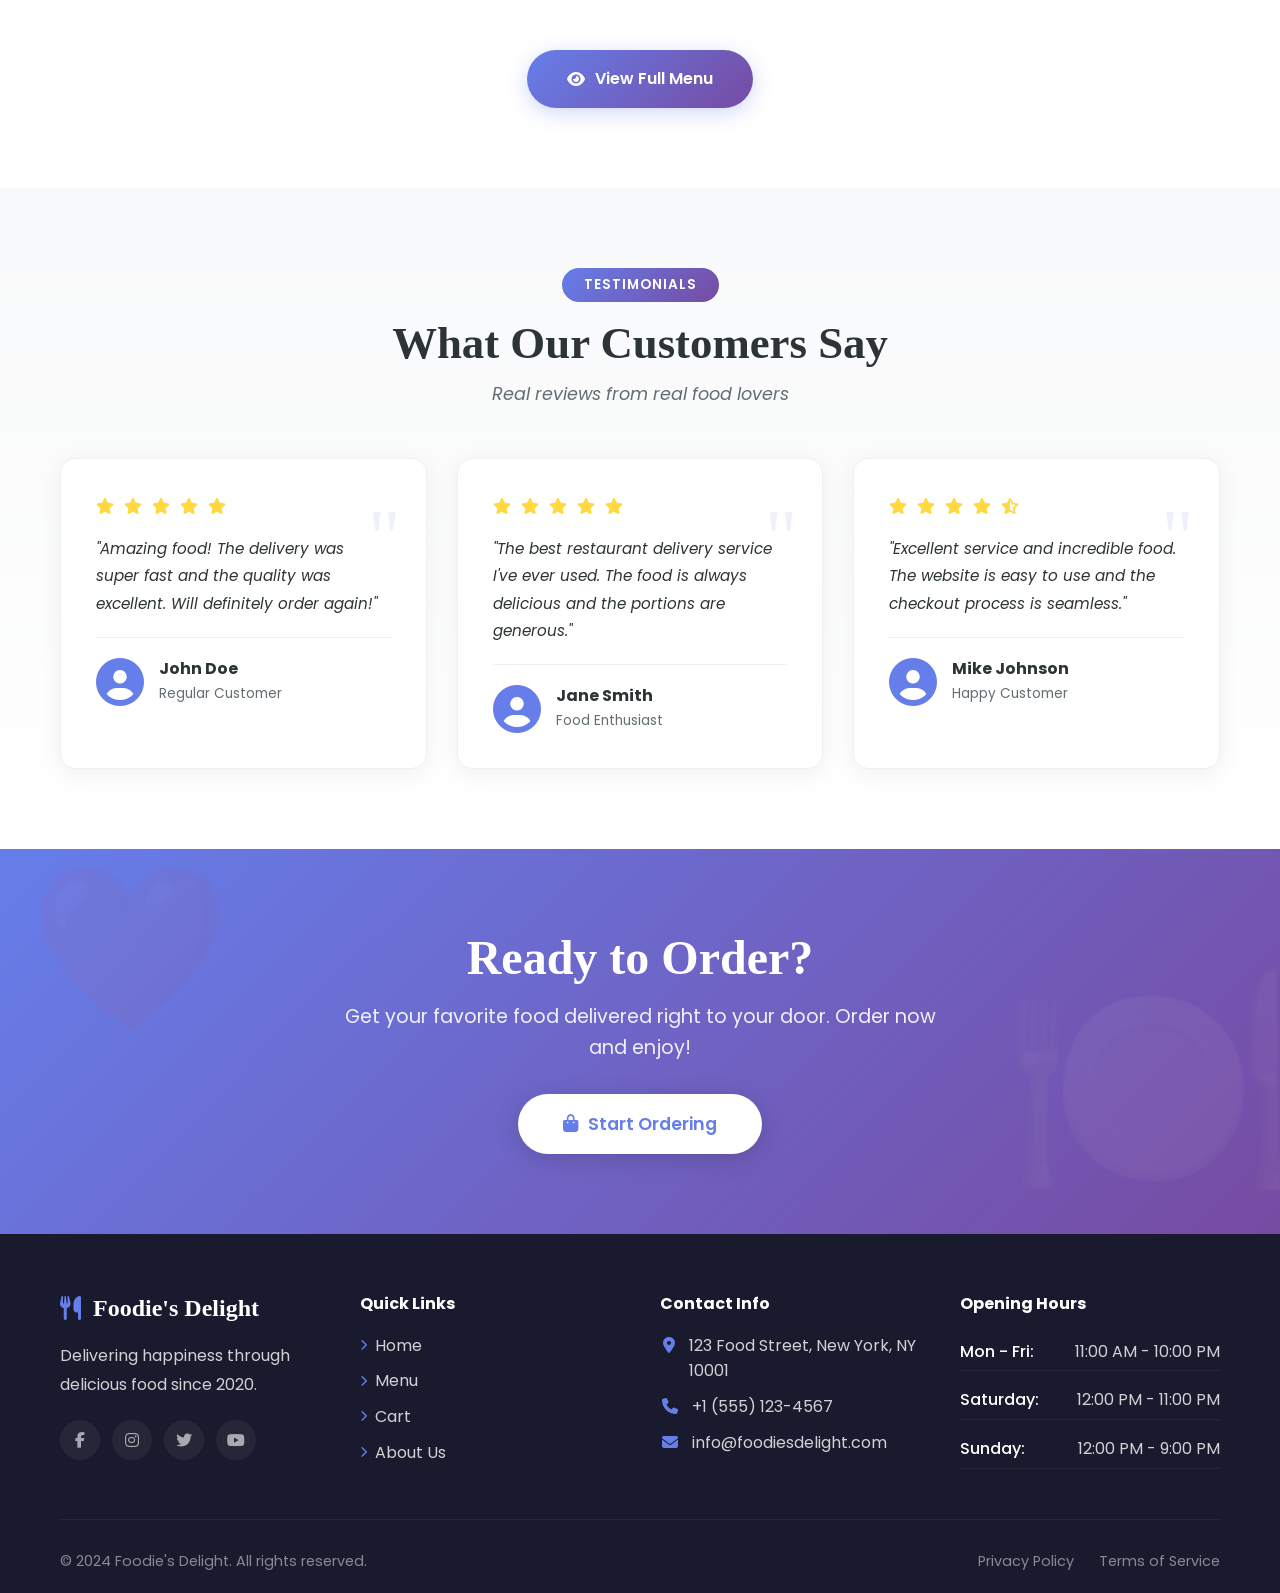
==== commit 69967e36: "push to main branch" ====
--- a/index.html
+++ b/index.html
@@ -2,6 +2,10 @@
 <html lang="en">
 
 <head>
+    <!-- Basic Favicon -->
+    <link rel="icon" type="image/x-icon" href="assets/images/favicon.ico">
+    <link rel="icon" type="image/png" sizes="32x32" href="assets/images/favicon-32x32.png">
+    <link rel="icon" type="image/png" sizes="16x16" href="assets/images/favicon-16x16.png">
     <meta charset="UTF-8">
     <meta name="viewport" content="width=device-width, initial-scale=1.0">
     <meta name="description" content="Delicious food delivered to your doorstep - Order your favorite meals online">
@@ -105,7 +109,7 @@
                     </div>
                 </div>
                 <div class="hero-image">
-                    <img src="assets/images/hero-bg.jpg" alt="Delicious Food" loading="lazy">
+                    <img src="assets/images/prithiviraj-a-vDlt9BQND-o-unsplash.jpg" alt="Delicious Food" loading="lazy">
                 </div>
             </div>
         </div>
